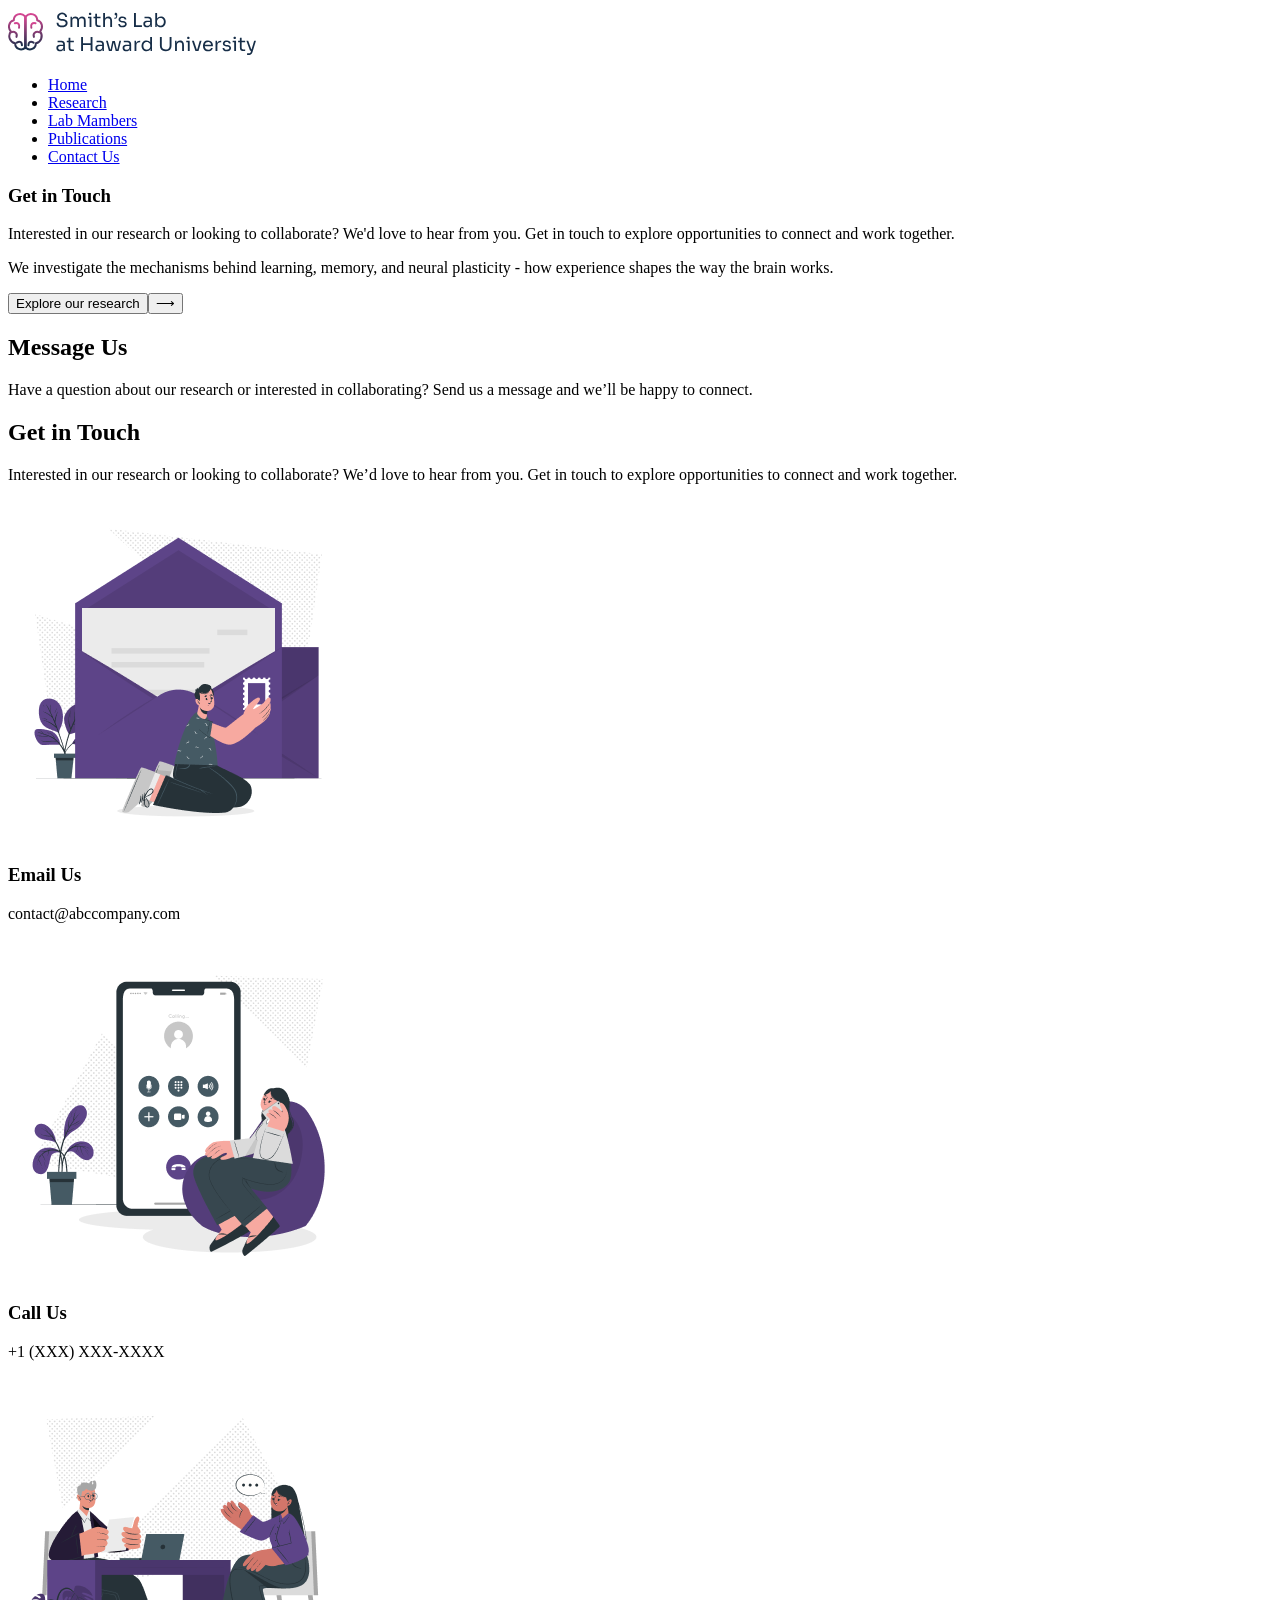
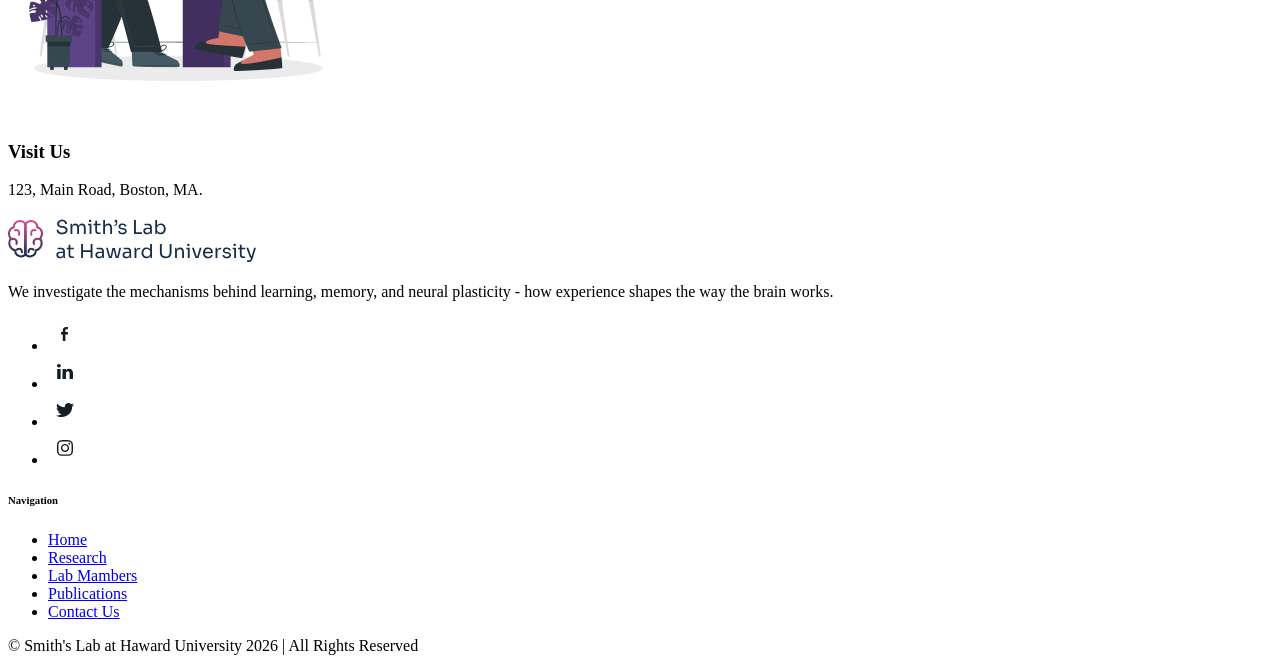
==== contact.html @ 89fe3ed3 "created a contact us page" ====
<!doctype html>
<html lang="en">
  <head>
    <meta charset="UTF-8" />
    <meta name="viewport" content="width=device-width, initial-scale=1.0" />
    <title>Document</title>
    <link rel="icon" type="image/svg+xml" href="Assets/img/favicon.svg" />
    <link
      rel="stylesheet"
      href="css/styles.css
    "
    />
    <link
      rel="stylesheet"
      href="css/media-queries.css
    "
    />
    <link rel="preconnect" href="https://fonts.googleapis.com" />
    <link rel="preconnect" href="https://fonts.gstatic.com" crossorigin />
    <link
      href="https://fonts.googleapis.com/css2?family=DM+Sans:ital,opsz,wght@0,9..40,100..1000;1,9..40,100..1000&display=swap"
      rel="stylesheet"
    />
  </head>
  <body>
    <header>
      <nav>
        <a href="#"><img src="Assets/img/main-logo.svg" alt="logo" /></a>
        <ul>
          <li>
            <a href="index.html">Home</a>
          </li>
          <li>
            <a href="research.html">Research</a>
          </li>
          <li>
            <a href="members.html">Lab Mambers</a>
          </li>
          <li>
            <a href="publications.html">Publications</a>
          </li>
          <li>
            <a href="contact.html" class="active">Contact Us</a>
          </li>
        </ul>
      </nav>
    </header>
    <main>
      <section>
        <section class="container">
          <h1>Get in Touch</h1>
          <p>
            Interested in our research or looking to collaborate? We'd love to
            hear from you. Get in touch to explore opportunities to connect and
            work together.
          </p>
        </section>
        <section class="container container-row">
          <section></section>
          <section>
            <p>
              We investigate the mechanisms behind learning, memory, and neural
              plasticity - how experience shapes the way the brain works.
            </p>
            <button>Explore our research</button
            ><button class="btn-round">&#10230;</button>
          </section>
        </section>
      </section>
      <section>
        <section class="container">
          <h2>Message Us</h2>
          <p>
            Have a question about our research or interested in collaborating?
            Send us a message and we’ll be happy to connect.
          </p>
        </section>
      </section>
      <section>
        <section class="container">
          <h2>Get in Touch</h2>
          <p>
            Interested in our research or looking to collaborate? We’d love to
            hear from you. Get in touch to explore opportunities to connect and
            work together.
          </p>
        </section>
        <section class="container container-row">
          <section>
            <img src="Assets/img/email.png" alt="learning" />
            <h3>Email Us</h3>
            <p>contact@abccompany.com</p>
          </section>
          <section>
            <img src="Assets/img/call.png" alt="learning" />
            <h3>Call Us</h3>
            <p>+1 (XXX) XXX-XXXX</p>
          </section>
          <section>
            <img src="Assets/img/address.png" alt="learning" />
            <h3>Visit Us</h3>
            <p>123, Main Road, Boston, MA.</p>
          </section>
        </section>
      </section>
    </main>
    <footer>
      <section>
        <section class="container">
          <a href="index.html"
            ><img src="Assets/img/main-logo.svg" alt="logo"
          /></a>
          <p>
            We investigate the mechanisms behind learning, memory, and neural
            plasticity - how experience shapes the way the brain works.
          </p>
          <ul>
            <li>
              <a href="#"
                ><img src="Assets/img/facebook.svg" alt="facebook"
              /></a>
            </li>
            <li>
              <a href="#"
                ><img src="Assets/img/linkedin.svg" alt="linkedin"
              /></a>
            </li>
            <li>
              <a href="#"><img src="Assets/img/twitter.svg" alt="twitter" /></a>
            </li>
            <li>
              <a href="#"
                ><img src="Assets/img/instagram.svg" alt="instagram"
              /></a>
            </li>
          </ul>
        </section>
        <section class="container">
          <nav>
            <h6>Navigation</h6>
            <ul>
              <li>
                <a href="index.html">Home</a>
              </li>
              <li>
                <a href="research.html">Research</a>
              </li>
              <li>
                <a href="members.html">Lab Mambers</a>
              </li>
              <li>
                <a href="publications.html">Publications</a>
              </li>
              <li>
                <a href="contact.html">Contact Us</a>
              </li>
            </ul>
          </nav>
        </section>
      </section>
      <section>
        <p>© Smith's Lab at Haward University 2026 | All Rights Reserved</p>
      </section>
    </footer>
    <script src="main.js"></script>
  </body>
</html>
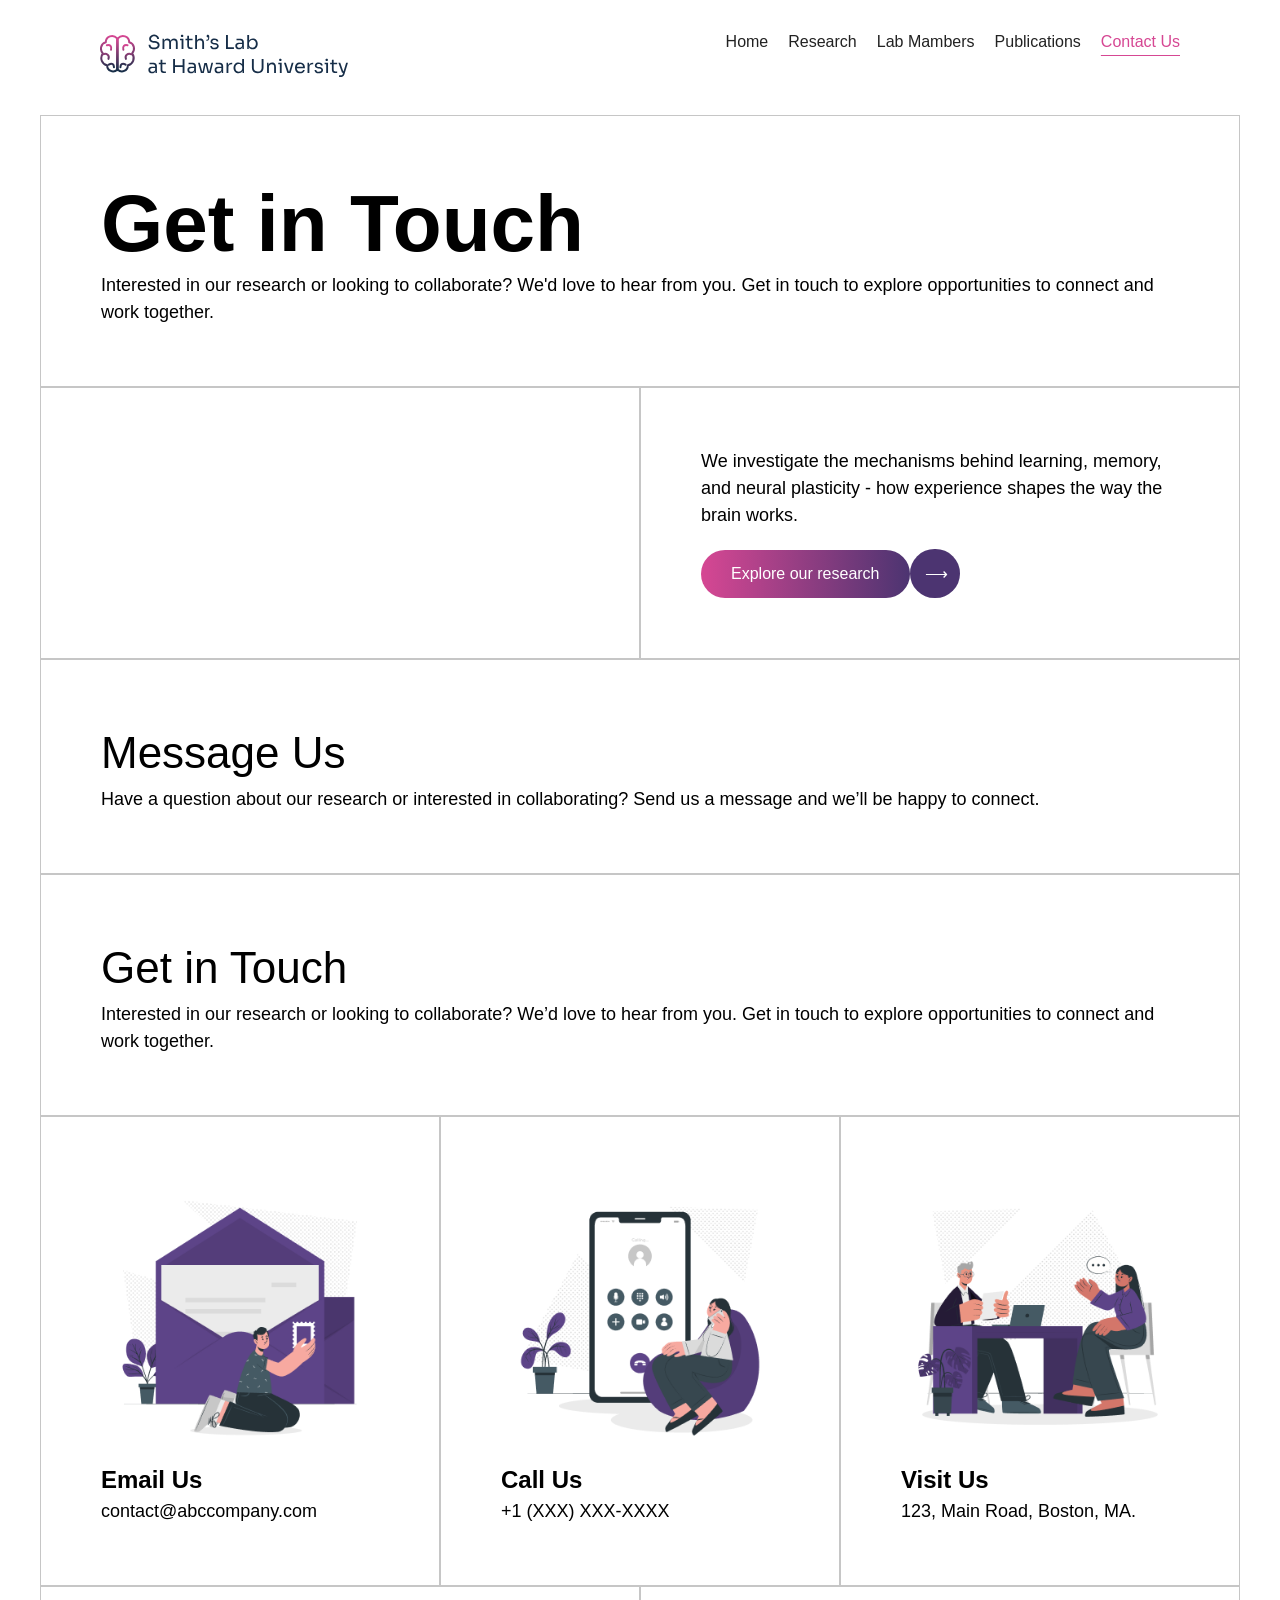
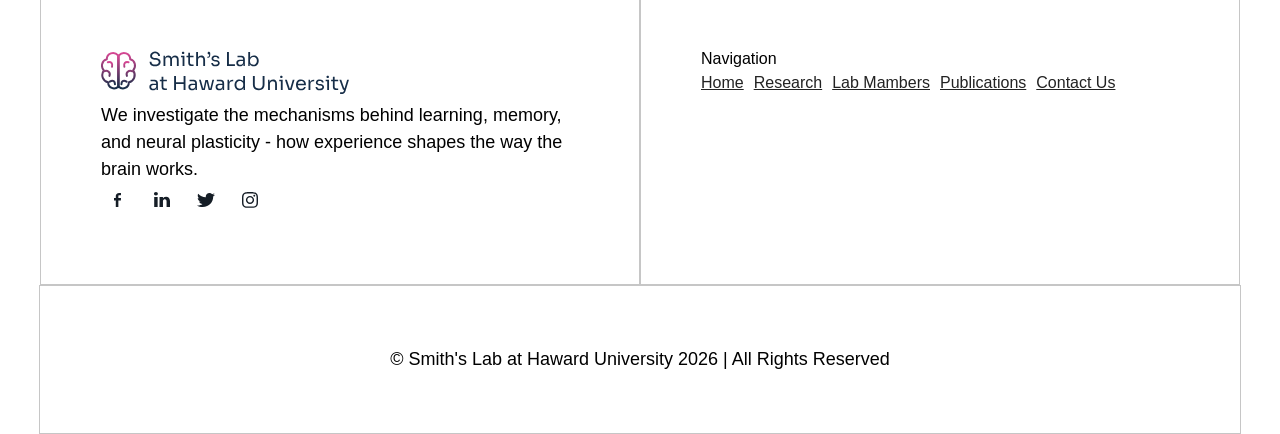
==== commit 0f2fca2c: "fixed the css path" ====
--- a/contact.html
+++ b/contact.html
@@ -7,12 +7,12 @@
     <link rel="icon" type="image/svg+xml" href="Assets/img/favicon.svg" />
     <link
       rel="stylesheet"
-      href="css/styles.css
+      href="./CSS/styles.css
     "
     />
     <link
       rel="stylesheet"
-      href="css/media-queries.css
+      href="./CSS/media-queries.css
     "
     />
     <link rel="preconnect" href="https://fonts.googleapis.com" />
--- a/CSS/styles.css
+++ b/CSS/styles.css
@@ -0,0 +1,296 @@
+/* http://meyerweb.com/eric/tools/css/reset/ 
+   v2.0 | 20110126
+   License: none (public domain)
+*/
+
+html,
+body,
+div,
+span,
+applet,
+object,
+iframe,
+h1,
+h2,
+h3,
+h4,
+h5,
+h6,
+p,
+blockquote,
+pre,
+a,
+abbr,
+acronym,
+address,
+big,
+cite,
+code,
+del,
+dfn,
+em,
+img,
+ins,
+kbd,
+q,
+s,
+samp,
+small,
+strike,
+strong,
+sub,
+sup,
+tt,
+var,
+b,
+u,
+i,
+center,
+dl,
+dt,
+dd,
+ol,
+ul,
+li,
+fieldset,
+form,
+label,
+legend,
+table,
+caption,
+tbody,
+tfoot,
+thead,
+tr,
+th,
+td,
+article,
+aside,
+canvas,
+details,
+embed,
+figure,
+figcaption,
+footer,
+header,
+hgroup,
+menu,
+nav,
+output,
+ruby,
+section,
+summary,
+time,
+mark,
+audio,
+video {
+  margin: 0;
+  padding: 0;
+  border: 0;
+  font-size: 100%;
+  font: inherit;
+  vertical-align: baseline;
+}
+/* HTML5 display-role reset for older browsers */
+article,
+aside,
+details,
+figcaption,
+figure,
+footer,
+header,
+hgroup,
+menu,
+nav,
+section {
+  display: block;
+}
+body {
+  line-height: 1;
+}
+ol,
+ul {
+  list-style: none;
+}
+blockquote,
+q {
+  quotes: none;
+}
+blockquote:before,
+blockquote:after,
+q:before,
+q:after {
+  content: "";
+  content: none;
+}
+table {
+  border-collapse: collapse;
+  border-spacing: 0;
+}
+
+html {
+  font-family: "DM Sans", sans-serif;
+  font-size: 62.5%;
+  line-height: 1.5;
+}
+
+body {
+  font-size: 1.6rem;
+  line-height: 1.5;
+  background-image: url("../Assets/img/background.png");
+}
+
+h1 {
+  font-size: 8rem;
+  line-height: 1.2;
+  font-weight: 600;
+}
+
+h2 {
+  font-size: 4.4rem;
+}
+
+h3 {
+  font-size: 2.4rem;
+  font-weight: 600;
+}
+
+p {
+  font-size: 1.8rem;
+}
+
+a {
+  color: #222;
+}
+
+/* HEADER STYLING DESKTOP */
+
+header {
+  padding: 30px 100px;
+}
+
+header > nav {
+  display: flex;
+  flex-direction: row;
+  justify-content: space-between;
+}
+
+header > nav a {
+  text-decoration: none;
+}
+
+header > nav > ul {
+  display: flex;
+  flex-direction: row;
+  justify-content: space-between;
+  gap: 20px;
+}
+
+header > nav > ul > li a:hover {
+  color: #d64793;
+}
+
+header > nav > ul > li a.active {
+  color: #d64793;
+  text-decoration: underline;
+  text-underline-offset: 0.5em;
+  text-decoration-thickness: 0.07em;
+}
+
+main > section {
+  width: 100%;
+  max-width: 1200px;
+  margin-inline: auto;
+}
+
+main > section .container {
+  border: 1px solid #c6c6c6;
+  padding: 6rem;
+}
+
+main > section .container img {
+  width: 100%;
+}
+
+main > section > .container.container-row {
+  padding: 0;
+  border: none;
+  display: flex;
+}
+
+main > section > .container > section {
+  width: 50%;
+  border: 1px solid #c6c6c6;
+  padding: 6rem;
+}
+
+main > section > ul {
+  display: flex;
+  justify-content: space-evenly;
+  border: 1px solid #c6c6c6;
+  padding: 3rem 0 1.5rem 0;
+  align-items: center;
+}
+
+main > section > ul > li > img {
+  height: 0.5rem;
+  align-items: center;
+}
+
+main > section > h3 {
+  display: flex;
+  justify-content: center;
+}
+
+button {
+  background-color: #d64793;
+  padding: 15px 30px;
+  border-radius: 50px;
+  border: none;
+  color: #fff;
+  background-image: linear-gradient(to right, #d64793, #4c3471);
+  font-size: 1.6rem;
+  margin-top: 20px;
+}
+
+button.btn-round {
+  width: 50px;
+  padding: 15px;
+  background-color: #d64793;
+  background-image: linear-gradient(to right, #4c3471, #4c3471);
+}
+
+main > section > .container.container-column {
+  flex-direction: column;
+  padding: 0;
+  border: none;
+}
+
+main > section > .container.container-column section {
+  width: 90%;
+}
+
+footer > section {
+  display: flex;
+  width: 100%;
+  max-width: 1200px;
+  margin-inline: auto;
+}
+
+footer > section .container {
+  border: 1px solid #c6c6c6;
+  padding: 6rem;
+  width: 50%;
+}
+
+footer > section > section ul {
+  display: flex;
+  flex-direction: row;
+  gap: 10px;
+}
+
+footer > section:last-child {
+  justify-content: center;
+  padding: 6rem 0;
+  border: 1px solid #c6c6c6;
+}
